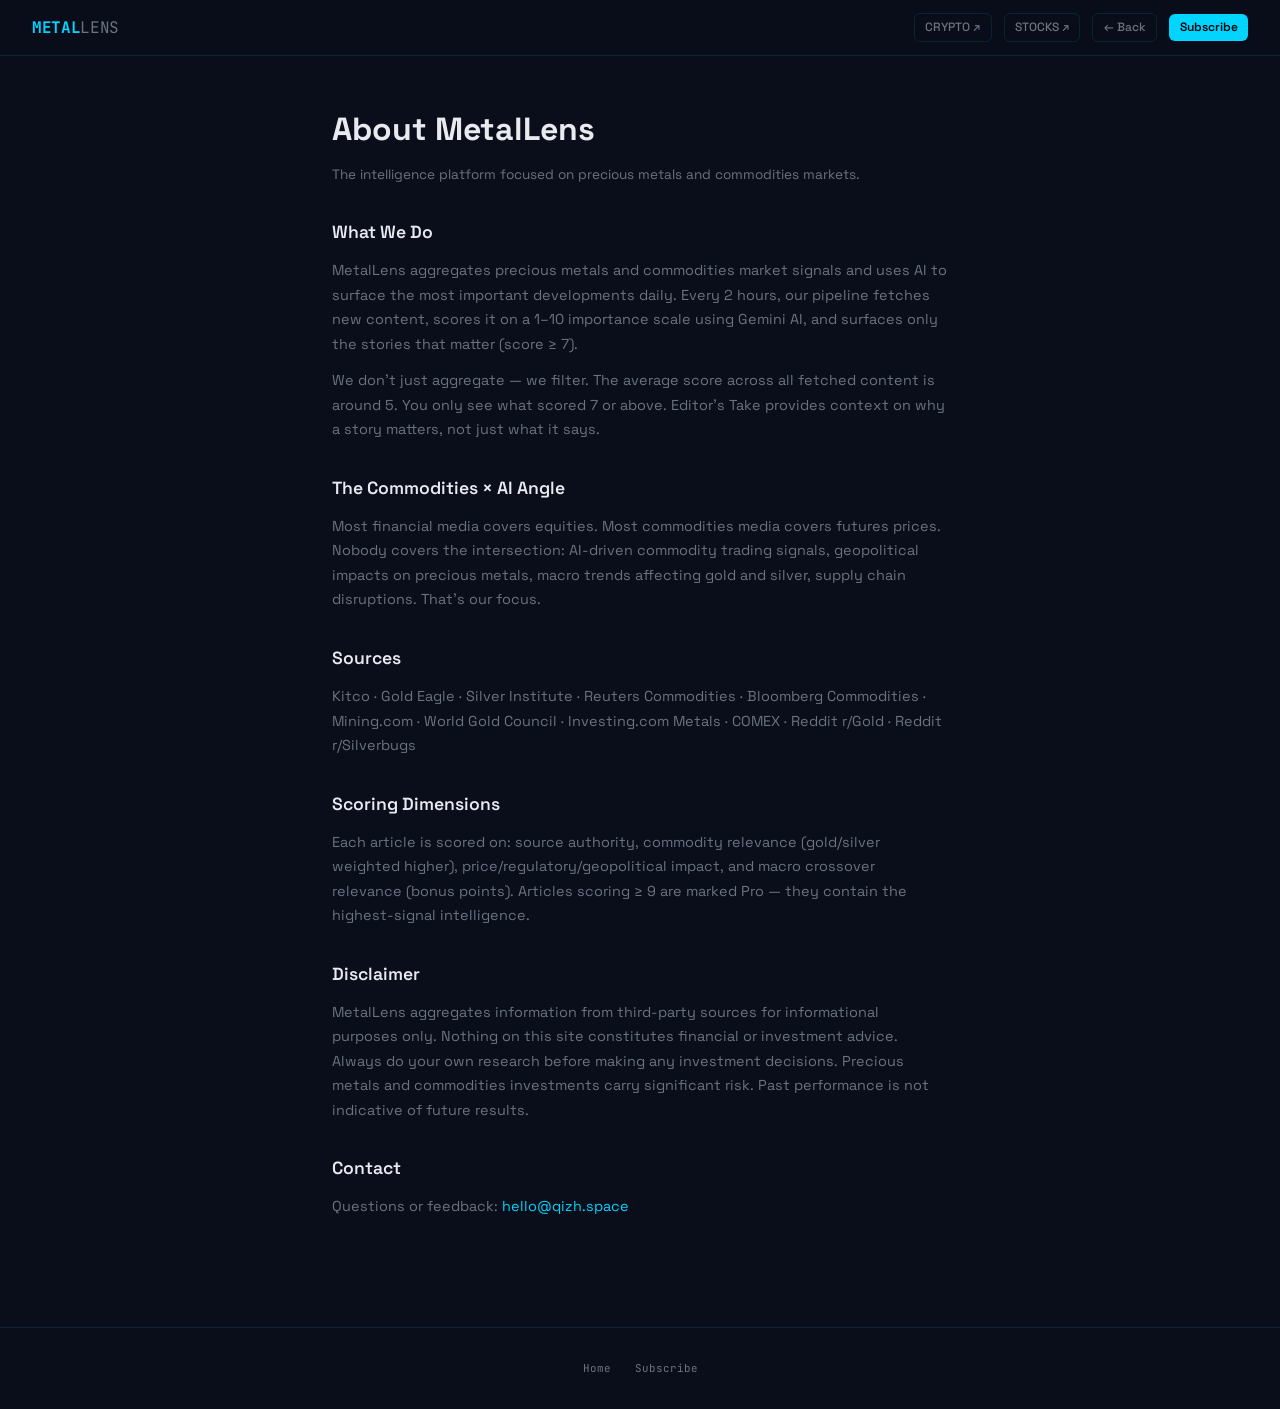
==== about.html @ 374d8932 "feat: add subscribe, about, privacy pages" ====
<!DOCTYPE html>
<html lang="en">
<head>
<meta charset="UTF-8">
<meta name="viewport" content="width=device-width, initial-scale=1.0">
<title>MetalLens — About</title>
<link rel="preconnect" href="https://fonts.googleapis.com">
<link href="https://fonts.googleapis.com/css2?family=Space+Grotesk:wght@400;500;600;700&family=JetBrains+Mono:wght@400;500;700&display=swap" rel="stylesheet">
<link rel="stylesheet" href="assets/style.css">
</head>
<body>

<nav class="nav">
  <a href="index.html" class="nav-logo">METAL<span>LENS</span></a>
  <div class="nav-filters"></div>
  <div class="nav-actions">
    <a href="https://lens.qizh.space" target="_blank" rel="noopener" class="btn btn-ghost btn-sm">CRYPTO ↗</a>
    <a href="https://stocks.qizh.space" target="_blank" rel="noopener" class="btn btn-ghost btn-sm">STOCKS ↗</a>
    <a href="index.html" class="btn btn-ghost btn-sm">← Back</a>
    <a href="subscribe.html" class="btn btn-primary btn-sm">Subscribe</a>
  </div>
</nav>

<div class="about-page">
  <h1>About MetalLens</h1>
  <p style="color:var(--muted);margin-top:0.25rem;font-size:0.85rem">The intelligence platform focused on precious metals and commodities markets.</p>

  <h2>What We Do</h2>
  <p>MetalLens aggregates precious metals and commodities market signals and uses AI to surface the most important developments daily. Every 2 hours, our pipeline fetches new content, scores it on a 1–10 importance scale using Gemini AI, and surfaces only the stories that matter (score ≥ 7).</p>
  <p>We don't just aggregate — we filter. The average score across all fetched content is around 5. You only see what scored 7 or above. Editor's Take provides context on why a story matters, not just what it says.</p>

  <h2>The Commodities × AI Angle</h2>
  <p>Most financial media covers equities. Most commodities media covers futures prices. Nobody covers the intersection: AI-driven commodity trading signals, geopolitical impacts on precious metals, macro trends affecting gold and silver, supply chain disruptions. That's our focus.</p>

  <h2>Sources</h2>
  <p>Kitco · Gold Eagle · Silver Institute · Reuters Commodities · Bloomberg Commodities · Mining.com · World Gold Council · Investing.com Metals · COMEX · Reddit r/Gold · Reddit r/Silverbugs</p>

  <h2>Scoring Dimensions</h2>
  <p>Each article is scored on: source authority, commodity relevance (gold/silver weighted higher), price/regulatory/geopolitical impact, and macro crossover relevance (bonus points). Articles scoring ≥ 9 are marked Pro — they contain the highest-signal intelligence.</p>

  <h2>Disclaimer</h2>
  <p>MetalLens aggregates information from third-party sources for informational purposes only. Nothing on this site constitutes financial or investment advice. Always do your own research before making any investment decisions. Precious metals and commodities investments carry significant risk. Past performance is not indicative of future results.</p>

  <h2>Contact</h2>
  <p>Questions or feedback: <a href="mailto:hello@qizh.space">hello@qizh.space</a></p>
</div>

<footer class="footer">
  <div class="footer-links">
    <a href="index.html">Home</a><a href="subscribe.html">Subscribe</a>
  </div>
</footer>

</body>
</html>
---- assets/style.css ----
/* ── RESET & TOKENS ── */
*, *::before, *::after { margin: 0; padding: 0; box-sizing: border-box; }

:root {
  --bg:        #0a0e1a;
  --bg-card:   #0f1524;
  --bg-hover:  #141928;
  --cyan:      #00d4ff;
  --cyan-dim:  rgba(0, 212, 255, 0.15);
  --purple:    #7c3aed;
  --white:     #e8eaf0;
  --muted:     #6b7280;
  --border:    rgba(0, 212, 255, 0.12);
  --border-hov:rgba(0, 212, 255, 0.28);
  --font-ui:   'Space Grotesk', sans-serif;
  --font-mono: 'JetBrains Mono', monospace;
  --radius:    6px;
}

html { scroll-behavior: smooth; }

body {
  background: var(--bg);
  color: var(--white);
  font-family: var(--font-ui);
  font-weight: 400;
  line-height: 1.6;
  overflow-x: hidden;
  min-height: 100vh;
}

a { color: inherit; text-decoration: none; }

/* ── NAV ── */
.nav {
  position: sticky;
  top: 0;
  z-index: 100;
  background: rgba(10, 14, 26, 0.92);
  backdrop-filter: blur(12px);
  border-bottom: 1px solid var(--border);
  padding: 0 2rem;
  height: 56px;
  display: flex;
  align-items: center;
  gap: 2rem;
}

.nav-logo {
  font-family: var(--font-mono);
  font-size: 1rem;
  font-weight: 700;
  color: var(--cyan);
  letter-spacing: -0.02em;
  flex-shrink: 0;
}

.nav-logo span { color: var(--muted); font-weight: 400; }

.nav-filters {
  display: flex;
  gap: 0.25rem;
  flex: 1;
}

.nav-filter {
  font-family: var(--font-mono);
  font-size: 0.72rem;
  padding: 0.3rem 0.75rem;
  border-radius: 4px;
  color: var(--muted);
  cursor: pointer;
  transition: all 0.15s;
  border: 1px solid transparent;
  background: none;
  letter-spacing: 0.04em;
  text-transform: uppercase;
}

.nav-filter:hover { color: var(--white); border-color: var(--border); }
.nav-filter.active { color: var(--cyan); border-color: var(--border); background: var(--cyan-dim); }

.nav-actions { display: flex; gap: 0.75rem; align-items: center; margin-left: auto; }

.btn {
  font-family: var(--font-ui);
  font-size: 0.8rem;
  font-weight: 500;
  padding: 0.4rem 1rem;
  border-radius: var(--radius);
  cursor: pointer;
  border: none;
  transition: all 0.15s;
}

.btn-ghost {
  background: none;
  border: 1px solid var(--border);
  color: var(--muted);
}
.btn-ghost:hover { color: var(--white); border-color: var(--border-hov); }

.btn-link { background: none; border: none; padding: 0; color: var(--cyan); cursor: pointer; font-size: inherit; text-decoration: underline; }

.btn-primary {
  background: var(--cyan);
  color: #000;
  font-weight: 600;
}
.btn-primary:hover { opacity: 0.9; }

.btn-sm { padding: 0.25rem 0.65rem; font-size: 0.75rem; }

.hidden { display: none !important; }

/* ── LAYOUT ── */
.container { max-width: 1200px; margin: 0 auto; padding: 0 2rem; }

.page-grid {
  display: grid;
  grid-template-columns: 1fr 340px;
  gap: 2rem;
  padding: 2rem 0;
}

@media (max-width: 900px) {
  .page-grid { grid-template-columns: 1fr; }
  .sidebar { display: none; }
}

/* ── TODAY'S TOP ── */
.top-section {
  padding: 1.5rem 0 1rem;
  border-bottom: 1px solid var(--border);
  margin-bottom: 1.5rem;
}

.section-label {
  font-family: var(--font-mono);
  font-size: 0.68rem;
  color: var(--cyan);
  letter-spacing: 0.12em;
  text-transform: uppercase;
  margin-bottom: 1rem;
}

.top-grid {
  display: grid;
  grid-template-columns: repeat(auto-fill, minmax(300px, 1fr));
  gap: 1rem;
}

/* ── CARD ── */
.card {
  background: var(--bg-card);
  border: 1px solid var(--border);
  border-radius: var(--radius);
  padding: 1.1rem 1.25rem;
  transition: border-color 0.15s, background 0.15s;
  cursor: pointer;
  display: flex;
  flex-direction: column;
  gap: 0.6rem;
}

.card:hover { border-color: var(--border-hov); background: var(--bg-hover); }
.card.top-card { border-color: rgba(0, 212, 255, 0.25); }
.card.pro-card { border-color: rgba(124, 58, 237, 0.35); }

.card-meta {
  display: flex;
  align-items: center;
  justify-content: space-between;
  gap: 0.5rem;
}

.card-source {
  font-family: var(--font-mono);
  font-size: 0.68rem;
  color: var(--muted);
}

.card-badges { display: flex; gap: 0.4rem; align-items: center; }

.badge {
  font-family: var(--font-mono);
  font-size: 0.65rem;
  padding: 0.15rem 0.45rem;
  border-radius: 3px;
  font-weight: 500;
  letter-spacing: 0.03em;
  text-transform: uppercase;
}

.badge-cat-cross    { background: rgba(0,212,255,0.12);  color: var(--cyan); }
.badge-cat-crypto   { background: rgba(251,191,36,0.12); color: #fbbf24; }
.badge-cat-ai       { background: rgba(124,58,237,0.15); color: #a78bfa; }
.badge-cat-regulation { background: rgba(239,68,68,0.12); color: #f87171; }
.badge-cat-onchain  { background: rgba(52,211,153,0.12); color: #34d399; }

.score-badge {
  font-family: var(--font-mono);
  font-size: 0.75rem;
  font-weight: 700;
}
.score-high   { color: var(--cyan); }
.score-mid    { color: var(--white); }
.score-pro    { color: #a78bfa; }

.card-title {
  font-size: 0.95rem;
  font-weight: 600;
  line-height: 1.4;
  color: var(--white);
}
.card-title:hover { color: var(--cyan); }

.card-summary {
  font-size: 0.82rem;
  color: var(--muted);
  line-height: 1.55;
  display: -webkit-box;
  -webkit-line-clamp: 3;
  -webkit-box-orient: vertical;
  overflow: hidden;
}

.summary-zh {
  display: block;
  margin-top: 0.3rem;
  color: var(--muted, #8892a4);
  font-size: 0.8rem;
  line-height: 1.5;
  font-family: 'Space Grotesk', sans-serif;
}

.card-tags { display: flex; gap: 0.35rem; flex-wrap: wrap; }

.tag {
  font-family: var(--font-mono);
  font-size: 0.63rem;
  color: var(--muted);
  border: 1px solid var(--border);
  border-radius: 3px;
  padding: 0.1rem 0.4rem;
  cursor: pointer;
  transition: color 0.15s, border-color 0.15s;
}
.tag:hover { color: var(--cyan); border-color: var(--cyan); }

/* ── PAYWALL OVERLAY ── */
.editor-note-wrap { position: relative; }

.editor-note {
  font-size: 0.82rem;
  color: var(--muted);
  line-height: 1.55;
  border-left: 2px solid var(--cyan);
  padding-left: 0.75rem;
  margin-top: 0.25rem;
}

.editor-note-label {
  font-family: var(--font-mono);
  font-size: 0.63rem;
  color: var(--cyan);
  letter-spacing: 0.08em;
  text-transform: uppercase;
  margin-bottom: 0.3rem;
}

.paywall-blur {
  position: relative;
  overflow: hidden;
  border-radius: 4px;
}

.paywall-blur::after {
  content: '';
  position: absolute;
  inset: 0;
  backdrop-filter: blur(4px);
  background: linear-gradient(135deg, rgba(10,14,26,0.7), rgba(124,58,237,0.1));
}

.paywall-cta {
  position: absolute;
  inset: 0;
  z-index: 1;
  display: flex;
  align-items: center;
  justify-content: center;
  gap: 0.5rem;
  font-size: 0.75rem;
  color: var(--muted);
  font-family: var(--font-mono);
}

.paywall-cta a {
  color: var(--cyan);
  text-decoration: underline;
  cursor: pointer;
}

/* ── SIDEBAR ── */
.sidebar { display: flex; flex-direction: column; gap: 1.5rem; padding-top: 0.5rem; }

.sidebar-block {
  background: var(--bg-card);
  border: 1px solid var(--border);
  border-radius: var(--radius);
  padding: 1rem;
}

.sidebar-title {
  font-family: var(--font-mono);
  font-size: 0.65rem;
  color: var(--cyan);
  letter-spacing: 0.1em;
  text-transform: uppercase;
  margin-bottom: 0.75rem;
}

.sidebar-tags { display: flex; gap: 0.4rem; flex-wrap: wrap; }

.sidebar-subscribe {
  text-align: center;
  padding: 1.25rem 1rem;
}

.sidebar-subscribe p {
  font-size: 0.8rem;
  color: var(--muted);
  margin-bottom: 0.75rem;
}

.sidebar-subscribe input {
  width: 100%;
  background: var(--bg);
  border: 1px solid var(--border);
  border-radius: var(--radius);
  color: var(--white);
  font-family: var(--font-ui);
  font-size: 0.8rem;
  padding: 0.5rem 0.75rem;
  margin-bottom: 0.5rem;
  outline: none;
  transition: border-color 0.15s;
}
.sidebar-subscribe input:focus { border-color: var(--cyan); }

.affiliate-block {
  font-size: 0.75rem;
  color: var(--muted);
  text-align: center;
  line-height: 1.5;
}

.affiliate-block a { color: var(--cyan); }
.affiliate-block .aff-label {
  font-family: var(--font-mono);
  font-size: 0.6rem;
  letter-spacing: 0.08em;
  text-transform: uppercase;
  margin-bottom: 0.4rem;
  display: block;
  color: var(--muted);
}

/* ── FEED ── */
.feed { display: flex; flex-direction: column; gap: 0.75rem; }

.load-more {
  text-align: center;
  padding: 1.5rem;
}

.load-more button {
  font-family: var(--font-mono);
  font-size: 0.75rem;
  color: var(--muted);
  background: none;
  border: 1px solid var(--border);
  border-radius: var(--radius);
  padding: 0.5rem 1.5rem;
  cursor: pointer;
  transition: all 0.15s;
}
.load-more button:hover { color: var(--cyan); border-color: var(--cyan); }

/* ── ARTICLE DETAIL ── */
.article-page { max-width: 720px; margin: 0 auto; padding: 2rem 2rem 4rem; }

.article-back {
  font-family: var(--font-mono);
  font-size: 0.72rem;
  color: var(--muted);
  display: inline-flex;
  align-items: center;
  gap: 0.4rem;
  margin-bottom: 1.5rem;
  transition: color 0.15s;
}
.article-back:hover { color: var(--cyan); }

.article-header { margin-bottom: 1.5rem; }

.article-title {
  font-size: 1.6rem;
  font-weight: 700;
  line-height: 1.25;
  margin-bottom: 0.75rem;
}

.article-meta {
  display: flex;
  gap: 1rem;
  align-items: center;
  flex-wrap: wrap;
}

.article-summary {
  background: var(--bg-card);
  border: 1px solid var(--border);
  border-radius: var(--radius);
  padding: 1.1rem 1.25rem;
  font-size: 0.9rem;
  line-height: 1.65;
  color: var(--muted);
  margin: 1.5rem 0;
}

.article-editor-note {
  margin: 1.5rem 0;
  border-left: 2px solid var(--cyan);
  padding-left: 1rem;
}

.article-original-link {
  display: inline-flex;
  align-items: center;
  gap: 0.4rem;
  font-family: var(--font-mono);
  font-size: 0.78rem;
  color: var(--cyan);
  border: 1px solid var(--border);
  border-radius: var(--radius);
  padding: 0.5rem 1rem;
  margin-top: 1.5rem;
  transition: border-color 0.15s;
}
.article-original-link:hover { border-color: var(--cyan); }

/* ── SUBSCRIBE PAGE ── */
.subscribe-page {
  max-width: 680px;
  margin: 0 auto;
  padding: 3rem 2rem;
  text-align: center;
}

.subscribe-page h1 {
  font-size: 2rem;
  font-weight: 700;
  margin-bottom: 0.5rem;
}

.subscribe-page .sub-lead {
  color: var(--muted);
  font-size: 0.9rem;
  margin-bottom: 2.5rem;
}

.plans-grid {
  display: grid;
  grid-template-columns: 1fr 1fr;
  gap: 1rem;
  margin: 2rem 0;
  text-align: left;
}

@media (max-width: 600px) { .plans-grid { grid-template-columns: 1fr; } }

.plan-card {
  background: var(--bg-card);
  border: 1px solid var(--border);
  border-radius: var(--radius);
  padding: 1.5rem;
}

.plan-card.featured { border-color: rgba(0,212,255,0.4); }

.plan-name {
  font-family: var(--font-mono);
  font-size: 0.7rem;
  color: var(--cyan);
  letter-spacing: 0.1em;
  text-transform: uppercase;
  margin-bottom: 0.5rem;
}

.plan-price {
  font-size: 1.6rem;
  font-weight: 700;
  margin-bottom: 0.25rem;
}

.plan-price span { font-size: 0.85rem; font-weight: 400; color: var(--muted); }

.plan-features {
  list-style: none;
  margin: 1rem 0 1.25rem;
  display: flex;
  flex-direction: column;
  gap: 0.4rem;
}

.plan-features li {
  font-size: 0.82rem;
  color: var(--muted);
  display: flex;
  align-items: center;
  gap: 0.4rem;
}

.plan-features li.has { color: var(--white); }
.plan-features li::before { content: '✓'; color: var(--muted); font-size: 0.7rem; }
.plan-features li.has::before { color: var(--cyan); }

.email-input-row {
  display: flex;
  gap: 0.5rem;
  max-width: 480px;
  margin: 0 auto 1rem;
}

.email-input-row input {
  flex: 1;
  background: var(--bg-card);
  border: 1px solid var(--border);
  border-radius: var(--radius);
  color: var(--white);
  font-family: var(--font-ui);
  font-size: 0.85rem;
  padding: 0.6rem 0.9rem;
  outline: none;
  transition: border-color 0.15s;
}
.email-input-row input:focus { border-color: var(--cyan); }

/* ── ABOUT PAGE ── */
.about-page { max-width: 680px; margin: 0 auto; padding: 3rem 2rem; }
.about-page h1 { font-size: 2rem; font-weight: 700; margin-bottom: 0.5rem; }
.about-page h2 { font-size: 1.1rem; font-weight: 600; margin: 2rem 0 0.75rem; }
.about-page p { font-size: 0.9rem; color: var(--muted); line-height: 1.7; margin-bottom: 0.75rem; }
.about-page a { color: var(--cyan); }

/* ── FOOTER ── */
.footer {
  border-top: 1px solid var(--border);
  padding: 2rem;
  margin-top: 3rem;
  text-align: center;
}

.footer-disclaimer {
  font-size: 0.72rem;
  color: var(--muted);
  line-height: 1.6;
  max-width: 600px;
  margin: 0 auto 1rem;
}

.footer-links {
  display: flex;
  justify-content: center;
  gap: 1.5rem;
  font-family: var(--font-mono);
  font-size: 0.68rem;
  color: var(--muted);
}
.footer-links a:hover { color: var(--cyan); }

/* ── HERO BAND ── */
/* ── MARKET PULSE HERO ── */
.pulse-hero {
  position: relative;
  border-bottom: 1px solid var(--border);
  overflow: hidden;
  padding: 2.5rem 0 2rem;
}

.pulse-hero-glow {
  position: absolute;
  inset: 0;
  background: linear-gradient(to bottom, rgba(0,212,255,0.14) 0%, transparent 100%);
  pointer-events: none;
  transition: background 0.6s ease;
}

.pulse-hero.pulse-bullish .pulse-hero-glow { background: linear-gradient(160deg, rgba(0,200,150,0.18)  0%, transparent 60%); }
.pulse-hero.pulse-bearish .pulse-hero-glow { background: linear-gradient(160deg, rgba(255,71,87,0.18)   0%, transparent 60%); }
.pulse-hero.pulse-neutral .pulse-hero-glow { background: linear-gradient(160deg, rgba(255,211,42,0.15)  0%, transparent 60%); }
.pulse-hero.pulse-mixed   .pulse-hero-glow { background: linear-gradient(160deg, rgba(162,155,254,0.18) 0%, transparent 60%); }

.pulse-hero-grid {
  display: grid;
  grid-template-columns: 1fr 1fr;
  gap: 2.5rem;
  position: relative;
  z-index: 1;
}

@media (max-width: 900px) {
  .pulse-hero-grid { grid-template-columns: 1fr; }
  .btc-panel { border-left: none !important; padding-left: 0 !important; border-top: 1px solid rgba(255,255,255,0.06); padding-top: 1.2rem; margin-top: 1.2rem; }
}

.pulse-hero-inner {
  position: relative;
  z-index: 1;
}

.pulse-hero-meta {
  display: flex;
  align-items: center;
  justify-content: space-between;
  margin-bottom: 1rem;
}

.pulse-hero-sentiment {
  display: flex;
  align-items: baseline;
  gap: 0.65rem;
  margin-bottom: 1.1rem;
}

.pulse-hero-mood {
  font-family: var(--font-mono);
  font-size: 2.4rem;
  font-weight: 700;
  letter-spacing: 0.04em;
  line-height: 1;
  color: var(--cyan);
}

.pulse-hero-score {
  font-family: var(--font-mono);
  font-size: 1.5rem;
  font-weight: 700;
  opacity: 0.85;
  color: var(--cyan);
}

.pulse-hero.pulse-bullish .pulse-hero-mood,
.pulse-hero.pulse-bullish .pulse-hero-score { color: #00c896; }
.pulse-hero.pulse-bearish .pulse-hero-mood,
.pulse-hero.pulse-bearish .pulse-hero-score { color: #ff4757; }
.pulse-hero.pulse-neutral .pulse-hero-mood,
.pulse-hero.pulse-neutral .pulse-hero-score { color: #ffd32a; }
.pulse-hero.pulse-mixed   .pulse-hero-mood,
.pulse-hero.pulse-mixed   .pulse-hero-score { color: #a29bfe; }

.pulse-hero-en {
  font-size: 1.05rem;
  line-height: 1.75;
  color: var(--white);
  max-width: 820px;
  margin-bottom: 0.55rem;
}

.pulse-hero-zh {
  font-size: 0.88rem;
  line-height: 1.65;
  color: var(--muted);
  max-width: 820px;
  margin-bottom: 1.1rem;
}

.pulse-hero-themes {
  display: flex;
  gap: 0.4rem;
  flex-wrap: wrap;
}

.pulse-empty {
  color: var(--muted);
  font-size: 0.85rem;
  padding: 1rem 0;
}

.btc-ticker-bar {
  display: flex;
  align-items: center;
  gap: 0.5rem;
  margin-top: 1rem;
  padding: 0.5rem 0;
  border-top: 1px solid rgba(255,255,255,0.06);
}
.btc-symbol {
  font-size: 0.9rem;
  color: #f7931a;
  font-weight: 700;
}
.btc-price {
  font-family: var(--font-mono);
  font-size: 1rem;
  font-weight: 700;
  color: var(--white);
  letter-spacing: 0.02em;
}
.btc-change {
  font-family: var(--font-mono);
  font-size: 0.82rem;
  font-weight: 700;
}
.btc-change.up   { color: #00c896; }
.btc-change.down { color: #ff4757; }
.btc-label {
  font-family: var(--font-mono);
  font-size: 0.68rem;
  color: var(--muted);
}

.pulse-trend-wrap {
  padding-top: 0.5rem;
  opacity: 0.92;
}

/* ── LOADING SKELETON ── */
.skeleton {
  background: linear-gradient(90deg, var(--bg-card) 25%, var(--bg-hover) 50%, var(--bg-card) 75%);
  background-size: 200% 100%;
  animation: shimmer 1.4s infinite;
  border-radius: 4px;
}
@keyframes shimmer { 0% { background-position: 200% 0; } 100% { background-position: -200% 0; } }

/* ── AUTH MODAL ── */
.modal-overlay {
  position: fixed;
  inset: 0;
  background: rgba(0,0,0,0.7);
  z-index: 200;
  display: flex;
  align-items: center;
  justify-content: center;
  padding: 1rem;
}
.modal-overlay.hidden { display: none; }

.modal {
  background: var(--bg-card);
  border: 1px solid var(--border);
  border-radius: 8px;
  padding: 2rem;
  width: 100%;
  max-width: 400px;
}

.modal h2 { font-size: 1.1rem; font-weight: 600; margin-bottom: 0.4rem; }
.modal p { font-size: 0.82rem; color: var(--muted); margin-bottom: 1.25rem; }

.modal input {
  width: 100%;
  background: var(--bg);
  border: 1px solid var(--border);
  border-radius: var(--radius);
  color: var(--white);
  font-family: var(--font-ui);
  font-size: 0.85rem;
  padding: 0.6rem 0.9rem;
  outline: none;
  margin-bottom: 0.75rem;
  transition: border-color 0.15s;
}
.modal input:focus { border-color: var(--cyan); }

.modal-close {
  position: absolute;
  top: 1rem; right: 1rem;
  background: none; border: none;
  color: var(--muted); cursor: pointer; font-size: 1.2rem;
}

.msg { font-size: 0.8rem; margin-top: 0.5rem; }
.msg-success { color: var(--cyan); }
.msg-error   { color: #f87171; }

/* ── CATEGORY PAGE HEADER ── */
.category-header {
  padding: 1.5rem 0 1rem;
  border-bottom: 1px solid var(--border);
  margin-bottom: 1.5rem;
}
.category-header h1 { font-size: 1.4rem; font-weight: 700; }
.category-header p  { font-size: 0.82rem; color: var(--muted); margin-top: 0.25rem; }

/* ── KOL PULSE ── */
.kol-section {
  margin-bottom: 2.5rem;
}
.kol-grid {
  display: grid;
  grid-template-columns: repeat(auto-fill, minmax(280px, 1fr));
  gap: 0.75rem;
  margin-top: 0.75rem;
}
.kol-card {
  background: var(--card-bg, #0f1628);
  border: 1px solid rgba(124,58,237,0.25);
  border-radius: 10px;
  padding: 1rem;
  display: flex;
  flex-direction: column;
  gap: 0.5rem;
  transition: border-color 0.2s;
}
.kol-card:hover { border-color: rgba(124,58,237,0.6); }
.kol-meta {
  display: flex;
  align-items: center;
  gap: 0.5rem;
  flex-wrap: wrap;
}
.kol-handle {
  font-family: 'JetBrains Mono', monospace;
  font-size: 0.8rem;
  font-weight: 700;
  color: var(--purple, #7c3aed);
}
.kol-time {
  font-size: 0.72rem;
  color: var(--muted, #8892a4);
  margin-left: auto;
}
.kol-content {
  font-size: 0.85rem;
  line-height: 1.55;
  color: var(--text, #e2e8f0);
  margin: 0;
  display: -webkit-box;
  -webkit-line-clamp: 3;
  -webkit-box-orient: vertical;
  overflow: hidden;
}
.kol-summary-zh {
  font-size: 0.78rem;
  color: var(--muted, #8892a4);
  margin: 0;
  line-height: 1.4;
}
.kol-link {
  font-size: 0.75rem;
  color: var(--cyan, #00d4ff);
  text-decoration: none;
  margin-top: auto;
  padding-top: 0.25rem;
}
.kol-link:hover { text-decoration: underline; }
.kol-empty { color: var(--muted, #8892a4); font-size: 0.85rem; padding: 1rem 0; }

/* ── Market Pulse ───────────────────────────────────────────── */

/* ── BTC PANEL (hero right) ── */
.btc-panel {
  border-left: 1px solid rgba(255,255,255,0.06);
  padding-left: 2.5rem;
}

.btc-meta {
  display: flex;
  align-items: center;
  gap: 0.5rem;
  font-family: var(--font-mono);
  font-size: 0.58rem;
  letter-spacing: 0.1em;
  color: rgba(255,255,255,0.28);
  text-transform: uppercase;
  margin-bottom: 0.6rem;
}

.live-ring {
  width: 7px;
  height: 7px;
  border-radius: 50%;
  background: rgba(255,255,255,0.2);
  flex-shrink: 0;
  animation: livepulse 1.4s ease-in-out infinite;
}

@keyframes livepulse {
  0%, 100% { opacity: 1; box-shadow: 0 0 0 0 currentColor; }
  50%       { opacity: 0.5; box-shadow: 0 0 0 4px transparent; }
}

.btc-price-row {
  display: flex;
  align-items: baseline;
  gap: 0.6rem;
  margin-bottom: 0.15rem;
}

.btc-big {
  font-family: var(--font-mono);
  font-size: 1.9rem;
  font-weight: 700;
  color: var(--white);
  transition: text-shadow 0.3s;
}

.btc-chg {
  font-family: var(--font-mono);
  font-size: 0.82rem;
  font-weight: 700;
}

.btc-range {
  font-size: 0.62rem;
  font-family: var(--font-mono);
  color: rgba(255,255,255,0.2);
  margin-bottom: 0.8rem;
}

/* ── HOURLY CHART ── */
.sent-band {
  display: flex;
  gap: 2px;
  height: 6px;
  margin-top: 5px;
  border-radius: 2px;
  overflow: hidden;
}

.sb-seg { flex: 1; }

.chart-foot {
  display: flex;
  justify-content: space-between;
  margin-top: 3px;
}

.chart-foot span {
  font-size: 0.52rem;
  color: rgba(255,255,255,0.16);
  font-family: var(--font-mono);
}

/* ── 14-DAY MINI BARS ── */
.hero-hist-bars { margin-top: 0.9rem; }

.hist-label {
  font-size: 0.54rem;
  font-family: var(--font-mono);
  color: rgba(255,255,255,0.2);
  letter-spacing: 0.06em;
  text-transform: uppercase;
  margin-bottom: 4px;
}

.hist-bars {
  display: flex;
  align-items: flex-end;
  gap: 3px;
  height: 34px;
}

.hist-bar {
  flex: 1;
  border-radius: 2px 2px 0 0;
  min-height: 3px;
}

.hist-dates {
  display: flex;
  justify-content: space-between;
  margin-top: 3px;
}

.hist-dates span {
  font-size: 0.52rem;
  color: rgba(255,255,255,0.16);
  font-family: var(--font-mono);
}

/* ── PRICE SNAPSHOT ── */
.price-row {
  display: flex;
  align-items: center;
  gap: 0.5rem;
  padding: 0.4rem 0;
  border-bottom: 1px solid rgba(255,255,255,0.04);
}

.price-row:last-child { border-bottom: none; padding-bottom: 0; }
.price-row:first-child { padding-top: 0; }

.pr-sym {
  font-family: var(--font-mono);
  font-size: 0.7rem;
  font-weight: 700;
  width: 36px;
  color: rgba(255,255,255,0.55);
}

.pr-name { font-size: 0.68rem; color: rgba(255,255,255,0.35); flex: 1; }

.pr-price {
  font-family: var(--font-mono);
  font-size: 0.78rem;
  font-weight: 700;
  color: var(--white);
}

.pr-chg {
  font-family: var(--font-mono);
  font-size: 0.65rem;
  min-width: 52px;
  text-align: right;
}

.pr-spark { width: 52px; height: 20px; flex-shrink: 0; }

.live-badge-sm {
  display: inline-block;
  background: rgba(0,200,150,0.12);
  color: #00c896;
  border-radius: 2px;
  font-size: 0.52rem;
  font-family: var(--font-mono);
  padding: 1px 5px;
  font-weight: 700;
  letter-spacing: 0.04em;
  margin-left: 0.4rem;
  vertical-align: middle;
}

/* ── FEAR & GREED ── */
.fg-bar-wrap {
  background: rgba(255,255,255,0.04);
  border-radius: 4px;
  height: 10px;
  position: relative;
  overflow: hidden;
  margin-bottom: 0.35rem;
}

.fg-bar {
  position: absolute;
  left: 0; top: 0; bottom: 0;
  border-radius: 4px;
}

.fg-labels {
  display: flex;
  justify-content: space-between;
  font-size: 0.58rem;
  color: rgba(255,255,255,0.22);
  font-family: var(--font-mono);
  margin-bottom: 0.4rem;
}

.fg-history {
  font-size: 0.6rem;
  color: rgba(255,255,255,0.22);
  font-family: var(--font-mono);
}

/* Fear & Greed in hero panel */
.btc-panel #fear-greed-block {
  margin-top: 0.85rem;
  padding-top: 0.85rem;
  border-top: 1px solid rgba(255,255,255,0.06);
}

/* ── STOCKLENS: Category badge colours ── */
.badge-cat-tech     { background: rgba(96,165,250,.15);  color: #60a5fa; }
.badge-cat-elon     { background: rgba(255,71,87,.15);   color: #ff4757; }
.badge-cat-macro    { background: rgba(255,211,42,.15);  color: #ffd32a; }
.badge-cat-earnings { background: rgba(0,200,150,.15);   color: #00c896; }
.badge-cat-ai       { background: rgba(162,155,254,.15); color: #a29bfe; }

/* ── STOCKLENS: Price snapshot sidebar rows ── */
.price-row { display:flex; align-items:center; justify-content:space-between; gap:8px; padding:10px 0; border-bottom:1px solid rgba(255,255,255,.05); }
.price-row:last-child { border-bottom:none; }
.pr-sym  { font-family:var(--font-mono); font-size:12px; font-weight:700; color:var(--white); min-width:36px; }
.pr-name { font-size:11px; color:var(--muted); min-width:64px; }
.pr-price { font-family:var(--font-mono); font-size:12px; color:var(--white); text-align:right; }
.pr-chg  { font-family:var(--font-mono); font-size:11px; text-align:right; min-width:48px; }
.pr-spark { width:52px; height:20px; flex-shrink:0; }

/* ── METALLENS: Category badge colours ── */
.badge-cat-gold    { background: rgba(201,168,76,.18);  color: #c9a84c; }
.badge-cat-silver  { background: rgba(172,172,184,.18); color: #b0b0bc; }
.badge-cat-oil     { background: rgba(255,150,50,.15);  color: #ff9632; }
.badge-cat-macro   { background: rgba(255,211,42,.15);  color: #ffd32a; }
.badge-cat-ai      { background: rgba(162,155,254,.15); color: #a29bfe; }
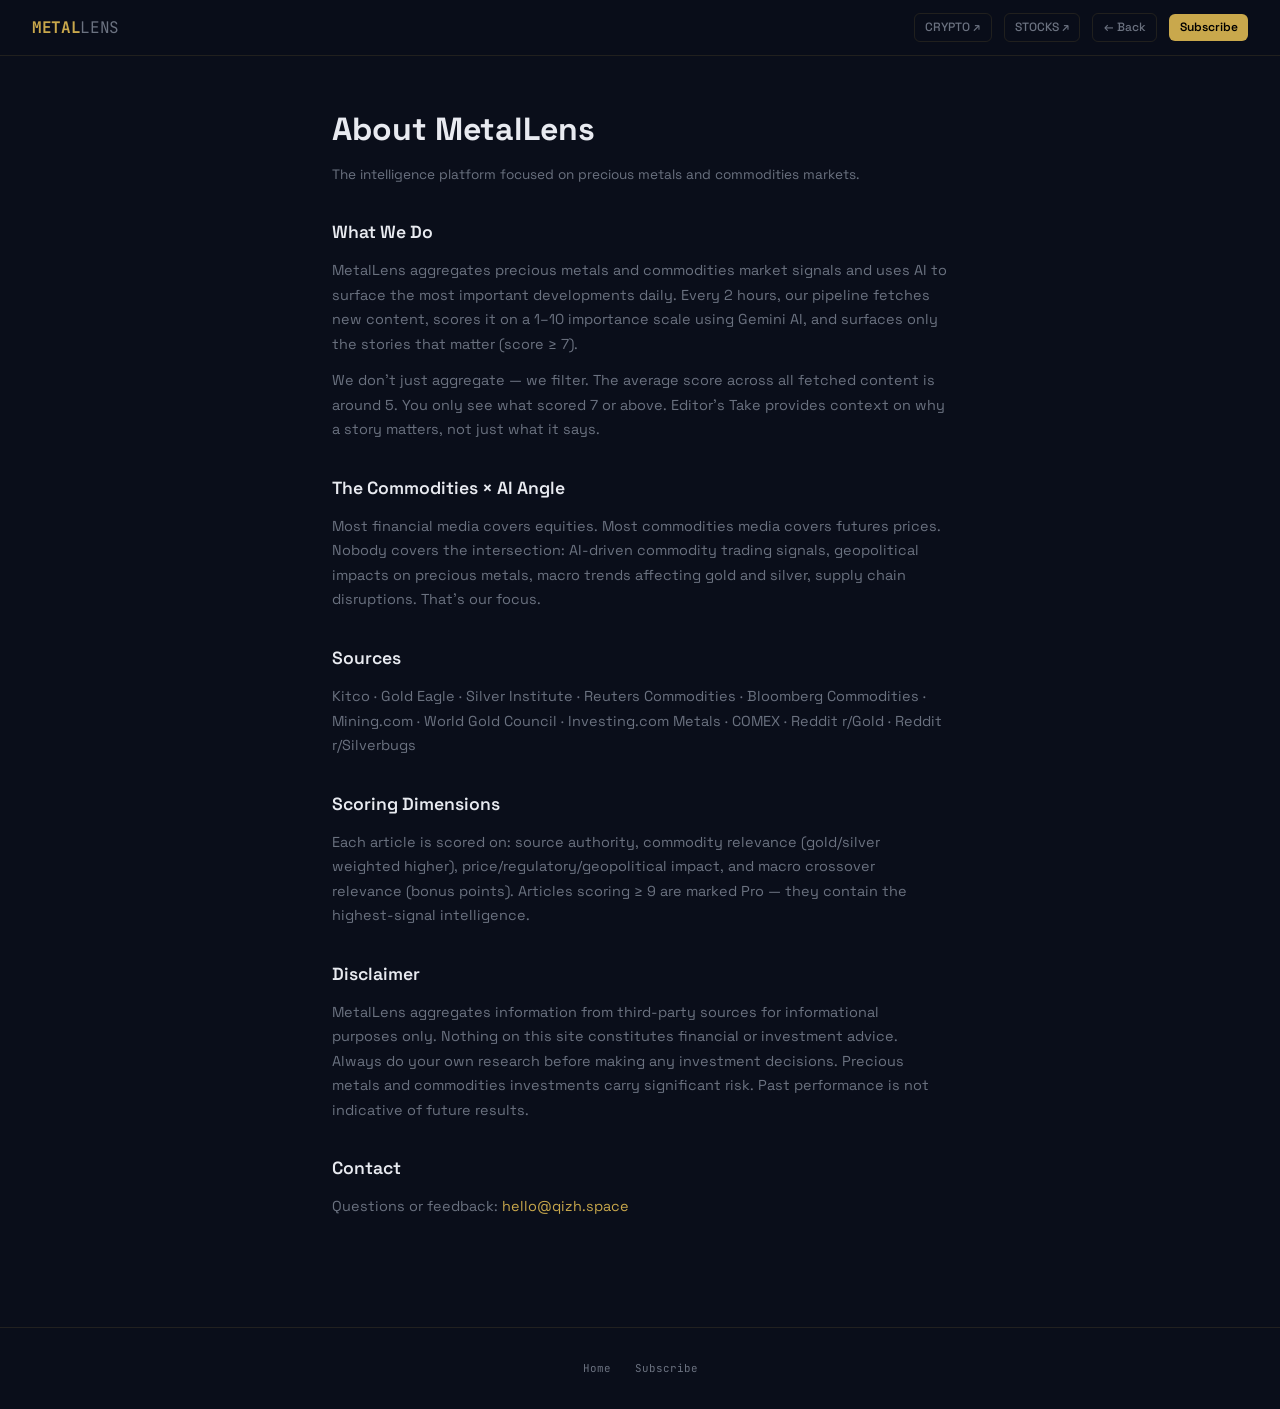
==== commit cf405cee: "Optimize sub-sites: vertical theming + SEO + full AdSense coverage + mobile nav fix - Vertical accen" ====
--- a/about.html
+++ b/about.html
@@ -7,6 +7,17 @@
 <link rel="preconnect" href="https://fonts.googleapis.com">
 <link href="https://fonts.googleapis.com/css2?family=Space+Grotesk:wght@400;500;600;700&family=JetBrains+Mono:wght@400;500;700&display=swap" rel="stylesheet">
 <link rel="stylesheet" href="assets/style.css">
+
+<script async src="https://pagead2.googlesyndication.com/pagead/js/adsbygoogle.js?client=ca-pub-2184467660826262" crossorigin="anonymous"></script>
+<link rel="canonical" href="https://metals.qizh.space/about.html">
+<meta property="og:type" content="website">
+<meta property="og:site_name" content="MetalLens">
+<meta property="og:title" content="MetalLens — About">
+<meta property="og:description" content="MetalLens — AI-filtered market intelligence.">
+<meta property="og:url" content="https://metals.qizh.space/about.html">
+<meta name="twitter:card" content="summary_large_image">
+<meta name="twitter:title" content="MetalLens — About">
+<meta name="twitter:description" content="MetalLens — AI-filtered market intelligence.">
 </head>
 <body>
 
@@ -51,5 +62,6 @@
   </div>
 </footer>
 
+<script src="assets/polish.js" defer></script>
 </body>
 </html>
--- a/assets/style.css
+++ b/assets/style.css
@@ -5,13 +5,13 @@
   --bg:        #0a0e1a;
   --bg-card:   #0f1524;
   --bg-hover:  #141928;
-  --cyan:      #00d4ff;
-  --cyan-dim:  rgba(0, 212, 255, 0.15);
+  --cyan:      #c9a84c;
+  --cyan-dim:  rgba(201, 168, 76, 0.15);
   --purple:    #7c3aed;
   --white:     #e8eaf0;
   --muted:     #6b7280;
-  --border:    rgba(0, 212, 255, 0.12);
-  --border-hov:rgba(0, 212, 255, 0.28);
+  --border:    rgba(201, 168, 76, 0.12);
+  --border-hov:rgba(201, 168, 76, 0.28);
   --font-ui:   'Space Grotesk', sans-serif;
   --font-mono: 'JetBrains Mono', monospace;
   --radius:    6px;
@@ -111,6 +111,9 @@
 
 .btn-sm { padding: 0.25rem 0.65rem; font-size: 0.75rem; }
 
+.nav-brand-link { color: #c9a84c !important; border-color: rgba(201,168,76,.3) !important; }
+.nav-brand-link:hover { border-color: #c9a84c !important; background: rgba(201,168,76,.08) !important; }
+
 .hidden { display: none !important; }
 
 /* ── LAYOUT ── */
@@ -164,7 +167,7 @@
 }
 
 .card:hover { border-color: var(--border-hov); background: var(--bg-hover); }
-.card.top-card { border-color: rgba(0, 212, 255, 0.25); }
+.card.top-card { border-color: rgba(201, 168, 76, 0.25); }
 .card.pro-card { border-color: rgba(124, 58, 237, 0.35); }
 
 .card-meta {
@@ -192,7 +195,7 @@
   text-transform: uppercase;
 }
 
-.badge-cat-cross    { background: rgba(0,212,255,0.12);  color: var(--cyan); }
+.badge-cat-cross    { background: rgba(201,168,76,0.12);  color: var(--cyan); }
 .badge-cat-crypto   { background: rgba(251,191,36,0.12); color: #fbbf24; }
 .badge-cat-ai       { background: rgba(124,58,237,0.15); color: #a78bfa; }
 .badge-cat-regulation { background: rgba(239,68,68,0.12); color: #f87171; }
@@ -488,7 +491,7 @@
   padding: 1.5rem;
 }
 
-.plan-card.featured { border-color: rgba(0,212,255,0.4); }
+.plan-card.featured { border-color: rgba(201,168,76,0.4); }
 
 .plan-name {
   font-family: var(--font-mono);
@@ -593,7 +596,7 @@
 .pulse-hero-glow {
   position: absolute;
   inset: 0;
-  background: linear-gradient(to bottom, rgba(0,212,255,0.14) 0%, transparent 100%);
+  background: linear-gradient(to bottom, rgba(201,168,76,0.14) 0%, transparent 100%);
   pointer-events: none;
   transition: background 0.6s ease;
 }
@@ -852,7 +855,7 @@
 }
 .kol-link {
   font-size: 0.75rem;
-  color: var(--cyan, #00d4ff);
+  color: var(--cyan, #c9a84c);
   text-decoration: none;
   margin-top: auto;
   padding-top: 0.25rem;
@@ -1089,9 +1092,139 @@
 .pr-chg  { font-family:var(--font-mono); font-size:11px; text-align:right; min-width:48px; }
 .pr-spark { width:52px; height:20px; flex-shrink:0; }
 
+/* ── CNY DOMESTIC GOLD PRICE ── */
+.cny-price-row {
+  display: flex;
+  align-items: baseline;
+  gap: 8px;
+  margin: 2px 0 6px;
+}
+.cny-label {
+  font-family: var(--font-mono);
+  font-size: 10px;
+  letter-spacing: 0.06em;
+  color: var(--muted);
+  white-space: nowrap;
+}
+.cny-price {
+  font-family: var(--font-mono);
+  font-size: 15px;
+  font-weight: 600;
+  color: #c9a84c;
+  letter-spacing: 0.02em;
+}
+
 /* ── METALLENS: Category badge colours ── */
 .badge-cat-gold    { background: rgba(201,168,76,.18);  color: #c9a84c; }
 .badge-cat-silver  { background: rgba(172,172,184,.18); color: #b0b0bc; }
 .badge-cat-oil     { background: rgba(255,150,50,.15);  color: #ff9632; }
 .badge-cat-macro   { background: rgba(255,211,42,.15);  color: #ffd32a; }
 .badge-cat-ai      { background: rgba(162,155,254,.15); color: #a29bfe; }
+
+/* ════════════════════════════════════════════════════════════════
+   UI/UX POLISH — micro-interactions & depth (2026-05-29)
+   Same deep-sea + cyan language. Pure CSS, progressive, reversible.
+   ════════════════════════════════════════════════════════════════ */
+
+/* Branded text selection */
+::selection { background: rgba(201,168,76,.22); color: #fff; }
+
+/* Themed scrollbar */
+::-webkit-scrollbar { width: 10px; height: 10px; }
+::-webkit-scrollbar-track { background: var(--bg); }
+::-webkit-scrollbar-thumb { background: #1c2740; border-radius: 8px; border: 2px solid var(--bg); }
+::-webkit-scrollbar-thumb:hover { background: var(--border-hov); }
+* { scrollbar-color: #1c2740 var(--bg); scrollbar-width: thin; }
+
+/* Keyboard focus ring (a11y) */
+a:focus-visible, button:focus-visible,
+input:focus-visible, select:focus-visible, textarea:focus-visible {
+  outline: 2px solid var(--cyan);
+  outline-offset: 2px;
+  border-radius: 3px;
+}
+
+/* Scroll progress bar (element injected by polish.js) */
+.scroll-progress {
+  position: fixed;
+  top: 0; left: 0;
+  height: 2px;
+  width: 0;
+  background: linear-gradient(90deg, var(--cyan), var(--purple));
+  box-shadow: 0 0 8px rgba(201,168,76,.5);
+  z-index: 150;
+  pointer-events: none;
+  transition: width .1s linear;
+}
+
+/* Nav gains elevation once the page is scrolled */
+.nav { transition: box-shadow .25s ease, background .25s ease; }
+.nav.is-scrolled { box-shadow: 0 6px 24px rgba(0,0,0,.45); }
+
+/* Cards: lift + shadow on hover, soft staged entrance.
+   Scoped with :not(.skeleton) so loading shimmer is untouched. */
+.card:not(.skeleton) {
+  transition: border-color .18s ease, background .18s ease,
+              transform .2s cubic-bezier(.22,.61,.36,1), box-shadow .2s ease;
+  animation: cardRise .45s cubic-bezier(.22,.61,.36,1) backwards;
+}
+.card:not(.skeleton):hover {
+  transform: translateY(-3px);
+  box-shadow: 0 10px 30px rgba(0,0,0,.42);
+  border-color: var(--border-hov);
+}
+.card:not(.skeleton):active { transform: translateY(-1px); }
+.card.top-card:not(.skeleton):hover { box-shadow: 0 10px 30px rgba(0,0,0,.42), 0 0 0 1px rgba(201,168,76,.35); }
+.card.pro-card:not(.skeleton):hover { box-shadow: 0 10px 30px rgba(0,0,0,.42), 0 0 0 1px rgba(124,58,237,.45); }
+.card:not(.skeleton):hover .card-title { color: var(--cyan); }
+@keyframes cardRise {
+  from { opacity: 0; transform: translateY(10px); }
+  to   { opacity: 1; transform: translateY(0); }
+}
+
+/* Nav filters: press feedback + crisper active */
+.nav-filter { transition: color .18s, border-color .18s, background .18s, transform .12s; }
+.nav-filter:hover { transform: translateY(-1px); }
+.nav-filter:active { transform: translateY(0) scale(.97); }
+.nav-filter.active { box-shadow: inset 0 0 0 1px rgba(201,168,76,.22); }
+
+/* Buttons: lift + glow + tactile press */
+.btn { transition: all .18s ease; }
+.btn:active { transform: translateY(1px) scale(.99); }
+.btn-primary:hover { opacity: 1; transform: translateY(-1px); filter: brightness(1.06); box-shadow: 0 6px 18px rgba(201,168,76,.32); }
+.btn-ghost:hover { transform: translateY(-1px); }
+
+/* Tag chips: subtle fill + lift */
+.tag { transition: color .15s, border-color .15s, background .15s, transform .12s; }
+.tag:hover { background: var(--cyan-dim); transform: translateY(-1px); }
+
+/* Load-more button */
+.load-more button { transition: all .18s ease; }
+.load-more button:hover { transform: translateY(-1px); box-shadow: 0 4px 14px rgba(0,0,0,.35); }
+
+/* Sidebar subscribe: focus glow */
+.sidebar-subscribe { transition: border-color .2s ease, box-shadow .2s ease; }
+.sidebar-subscribe:focus-within { border-color: var(--border-hov); box-shadow: 0 0 0 3px var(--cyan-dim); }
+.sidebar-subscribe input:focus { box-shadow: 0 0 0 3px var(--cyan-dim); }
+
+/* Respect users who prefer reduced motion */
+@media (prefers-reduced-motion: reduce) {
+  *, *::before, *::after {
+    animation-duration: .001ms !important;
+    animation-iteration-count: 1 !important;
+    transition-duration: .001ms !important;
+    scroll-behavior: auto !important;
+  }
+  .card, .nav-filter, .btn, .tag { transform: none !important; }
+}
+
+/* ── MOBILE NAV FIX (contain overflow; filters = scroll-strip) ── */
+@media (max-width: 760px){
+  .nav{flex-wrap:wrap; height:auto; padding:10px 16px; gap:8px}
+  .nav-logo{order:0; margin-right:auto}
+  .nav-actions{order:1; margin-left:0; gap:6px; flex-wrap:wrap; justify-content:flex-end}
+  .nav-actions .btn-sm{padding:5px 9px; font-size:.7rem}
+  .nav-filters{order:2; width:100%; flex:0 0 100%; overflow-x:auto; overflow-y:hidden; flex-wrap:nowrap; gap:6px; padding-bottom:3px; scrollbar-width:none}
+  .nav-filters::-webkit-scrollbar{display:none}
+  .nav-filter{flex:0 0 auto; white-space:nowrap}
+}
